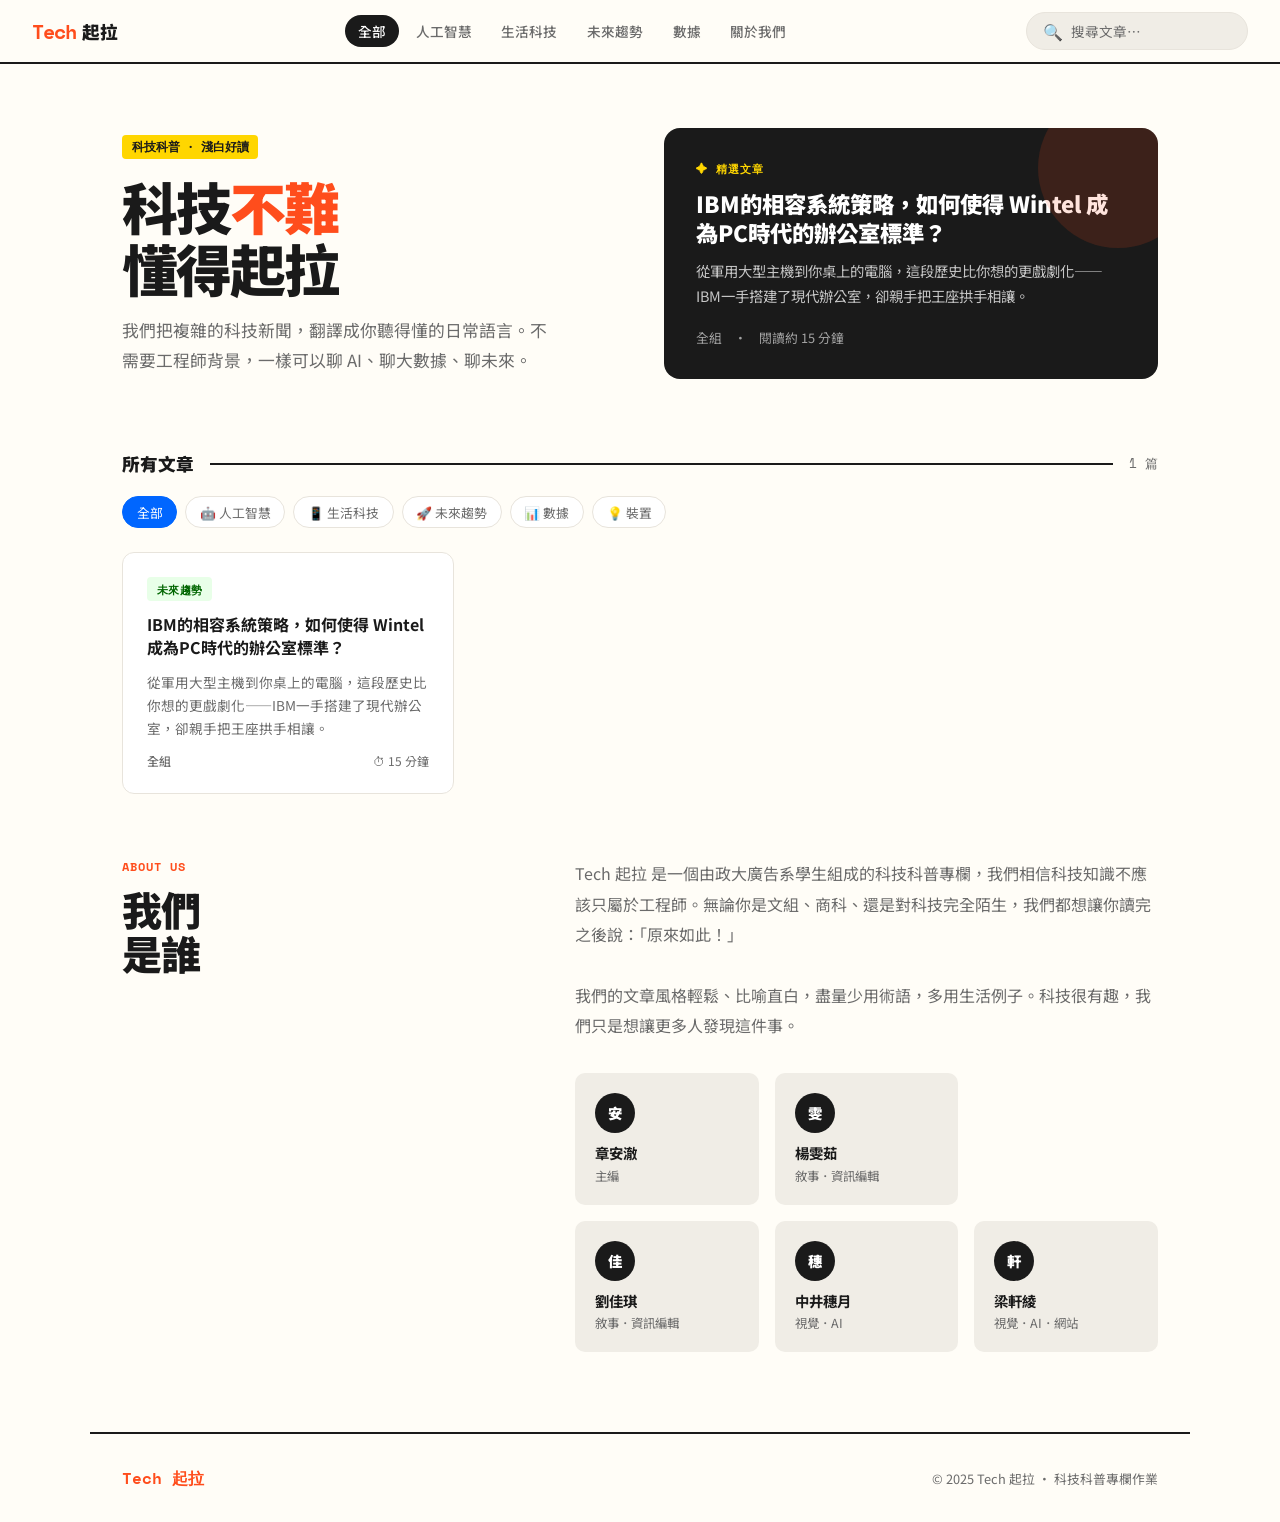
==== index.html @ 5e6f16e2 "change wrong words" ====
<!DOCTYPE html>
<html lang="zh-TW">
<head>
  <meta charset="UTF-8">
  <meta name="viewport" content="width=device-width, initial-scale=1.0">
  <title>Tech 起拉 — 科技科普專欄</title>
  <link rel="preconnect" href="https://fonts.googleapis.com">
  <link href="https://fonts.googleapis.com/css2?family=Noto+Sans+TC:wght@400;500;700;900&family=Space+Mono:wght@400;700&display=swap" rel="stylesheet">
  <link rel="stylesheet" href="style.css">
</head>
<body>

<!-- HEADER -->
<header>
  <a class="logo" href="#" onclick="scrollToTop()">
    <span class="logo-tech">Tech</span>
    <span class="logo-zh">起拉</span>
  </a>
  <nav>
    <button class="active" onclick="filterCategory('all', this)">全部</button>
    <button onclick="filterCategory('AI', this)">人工智慧</button>
    <button onclick="filterCategory('生活科技', this)">生活科技</button>
    <button onclick="filterCategory('未來趨勢', this)">未來趨勢</button>
    <button onclick="filterCategory('數據', this)">數據</button>
    <button onclick="scrollToAbout()">關於我們</button>
  </nav>
  <div class="header-search">
    <span class="search-icon">🔍</span>
    <input type="text" id="searchInput" placeholder="搜尋文章…" oninput="handleSearch()">
  </div>
</header>

<!-- HERO -->
<section class="hero">
  <div class="hero-text fade-in">
    <span class="hero-eyebrow">科技科普 · 淺白好讀</span>
    <h1>科技<span>不難</span><br>懂得起拉</h1>
    <p class="hero-desc">我們把複雜的科技新聞，翻譯成你聽得懂的日常語言。不需要工程師背景，一樣可以聊 AI、聊大數據、聊未來。</p>
  </div>
  <div class="hero-featured fade-in" style="animation-delay:0.15s" onclick="openModal(0)">
    <div class="featured-tag">✦ 精選文章</div>
    <h2>IBM的相容系統策略，如何使得 Wintel 成為PC時代的辦公室標準？</h2>
    <p>從軍用大型主機到你桌上的電腦，這段歷史比你想的更戲劇化——IBM一手搭建了現代辦公室，卻親手把王座拱手相讓。</p>
    <div class="featured-meta">
      <span>全組</span>
      <span>·</span>
      <span>閱讀約 15 分鐘</span>
    </div>
  </div>
</section>

<!-- ARTICLES SECTION -->
<div class="section-divider">
  <h3>所有文章</h3>
  <div class="divider-line"></div>
  <span id="article-count" style="font-family:'Space Mono',monospace;font-size:0.8rem;color:var(--ink-light)"></span>
</div>

<div class="tags-bar" id="tagsBar">
  <button class="tag-btn active" onclick="filterTag('全部', this)">全部</button>
  <button class="tag-btn" onclick="filterTag('AI', this)">🤖 人工智慧</button>
  <button class="tag-btn" onclick="filterTag('生活科技', this)">📱 生活科技</button>
  <button class="tag-btn" onclick="filterTag('未來趨勢', this)">🚀 未來趨勢</button>
  <button class="tag-btn" onclick="filterTag('數據', this)">📊 數據</button>
  <button class="tag-btn" onclick="filterTag('裝置', this)">💡 裝置</button>
</div>

<div class="articles-grid" id="articlesGrid"></div>

<!-- ABOUT SECTION -->
<section class="about-section" id="aboutSection">
  <div class="about-sticky">
    <div class="about-label">ABOUT US</div>
    <h2 class="about-title">我們<br>是誰</h2>
  </div>
  <div class="about-content">
    <p class="about-desc">
      Tech 起拉 是一個由政大廣告系學生組成的科技科普專欄，我們相信科技知識不應該只屬於工程師。無論你是文組、商科、還是對科技完全陌生，我們都想讓你讀完之後說：「原來如此！」
      <br><br>
      我們的文章風格輕鬆、比喻直白，盡量少用術語，多用生活例子。科技很有趣，我們只是想讓更多人發現這件事。
    </p>
    <div class="team-grid" id="teamGrid"></div>
  </div>
</section>

<footer>
  <div class="footer-logo">Tech 起拉</div>
  <div class="footer-note">© 2025 Tech 起拉 · 科技科普專欄作業</div>
</footer>

<!-- MODAL -->
<div class="modal-overlay" id="modalOverlay" onclick="closeModalOnOverlay(event)">
  <div class="modal" id="modalContent">
    <div class="modal-header">
      <button class="modal-close" onclick="closeModal()">✕</button>
      <div class="modal-category" id="modalCategory"></div>
      <h2 class="modal-title" id="modalTitle"></h2>
      <div id="modalMeta"></div>
    </div>
    <div class="modal-scroll">
      <div id="modalBody"></div>
    </div>
  </div>
</div>

<script src="script.js"></script>
</body>
</html>
---- style.css ----
:root {
  --bg: #FFFDF7;
  --ink: #1A1A1A;
  --ink-light: #6B6B6B;
  --accent: #FF4D1C;
  --accent2: #0066FF;
  --accent3: #FFD600;
  --card-bg: #FFFFFF;
  --border: #E8E4DC;
  --tag-bg: #F0EDE6;
}

* { margin: 0; padding: 0; box-sizing: border-box; }

body {
  font-family: 'Noto Sans TC', sans-serif;
  background: var(--bg);
  color: var(--ink);
  overflow-x: hidden;
}

/* ── HEADER ── */
header {
  position: sticky;
  top: 0;
  z-index: 100;
  background: var(--bg);
  border-bottom: 2px solid var(--ink);
  padding: 0 2rem;
  display: flex;
  align-items: center;
  justify-content: space-between;
  height: 64px;
}

.logo {
  display: flex;
  align-items: baseline;
  gap: 0.4rem;
  text-decoration: none;
}
.logo-tech {
  font-family: 'Space Mono', monospace;
  font-size: 1.25rem;
  font-weight: 700;
  color: var(--accent);
  letter-spacing: -1px;
}
.logo-zh {
  font-size: 1.1rem;
  font-weight: 900;
  color: var(--ink);
}

nav { display: flex; gap: 0.25rem; }
nav button {
  background: none;
  border: none;
  padding: 0.4rem 0.8rem;
  font-family: 'Noto Sans TC', sans-serif;
  font-size: 0.85rem;
  font-weight: 500;
  color: var(--ink-light);
  cursor: pointer;
  border-radius: 20px;
  transition: all 0.2s;
}
nav button:hover, nav button.active {
  background: var(--ink);
  color: white;
}

.header-search {
  display: flex;
  align-items: center;
  gap: 0.5rem;
  background: var(--tag-bg);
  border: 1.5px solid var(--border);
  border-radius: 24px;
  padding: 0.4rem 1rem;
  transition: border-color 0.2s;
}
.header-search:focus-within { border-color: var(--accent2); }
.header-search input {
  background: none;
  border: none;
  outline: none;
  font-family: 'Noto Sans TC', sans-serif;
  font-size: 0.85rem;
  color: var(--ink);
  width: 160px;
}
.header-search input::placeholder { color: var(--ink-light); }
.search-icon { color: var(--ink-light); font-size: 1rem; }

/* ── HERO ── */
.hero {
  padding: 4rem 2rem 2rem;
  max-width: 1100px;
  margin: 0 auto;
  display: grid;
  grid-template-columns: 1fr 1fr;
  gap: 3rem;
  align-items: center;
}

.hero-eyebrow {
  display: inline-block;
  font-family: 'Space Mono', monospace;
  font-size: 0.75rem;
  background: var(--accent3);
  color: var(--ink);
  padding: 0.2rem 0.6rem;
  border-radius: 4px;
  margin-bottom: 1rem;
  font-weight: 700;
}
.hero h1 {
  font-size: clamp(2.2rem, 5vw, 3.5rem);
  font-weight: 900;
  line-height: 1.1;
  letter-spacing: -2px;
  margin-bottom: 1rem;
}
.hero h1 span { color: var(--accent); }
.hero-desc {
  font-size: 1.05rem;
  line-height: 1.8;
  color: var(--ink-light);
  max-width: 440px;
}

.hero-featured {
  background: var(--ink);
  border-radius: 16px;
  padding: 2rem;
  color: white;
  position: relative;
  overflow: hidden;
  cursor: pointer;
  transition: transform 0.3s;
}
.hero-featured:hover { transform: translateY(-4px); }
.hero-featured::before {
  content: '';
  position: absolute;
  top: -40px; right: -40px;
  width: 160px; height: 160px;
  background: var(--accent);
  border-radius: 50%;
  opacity: 0.15;
}
.featured-tag {
  font-family: 'Space Mono', monospace;
  font-size: 0.7rem;
  color: var(--accent3);
  font-weight: 700;
  letter-spacing: 1px;
  margin-bottom: 0.75rem;
}
.hero-featured h2 {
  font-size: 1.4rem;
  font-weight: 900;
  line-height: 1.3;
  margin-bottom: 0.75rem;
}
.hero-featured p {
  font-size: 0.9rem;
  line-height: 1.7;
  opacity: 0.75;
  margin-bottom: 1.25rem;
}
.featured-meta {
  display: flex;
  align-items: center;
  gap: 0.75rem;
  font-size: 0.8rem;
  opacity: 0.6;
}

/* ── DIVIDER ── */
.section-divider {
  max-width: 1100px;
  margin: 2.5rem auto 0;
  padding: 0 2rem;
  display: flex;
  align-items: center;
  gap: 1rem;
}
.section-divider h3 {
  font-size: 1.1rem;
  font-weight: 900;
  white-space: nowrap;
}
.divider-line {
  flex: 1;
  height: 2px;
  background: var(--ink);
}

/* ── TAGS FILTER ── */
.tags-bar {
  max-width: 1100px;
  margin: 1.25rem auto 0;
  padding: 0 2rem;
  display: flex;
  flex-wrap: wrap;
  gap: 0.5rem;
  align-items: center;
}
.tag-btn {
  border: 1.5px solid var(--border);
  background: white;
  padding: 0.35rem 0.85rem;
  border-radius: 20px;
  font-family: 'Noto Sans TC', sans-serif;
  font-size: 0.8rem;
  color: var(--ink-light);
  cursor: pointer;
  transition: all 0.2s;
}
.tag-btn:hover { border-color: var(--accent2); color: var(--accent2); }
.tag-btn.active {
  background: var(--accent2);
  border-color: var(--accent2);
  color: white;
}

/* ── ARTICLE GRID ── */
.articles-grid {
  max-width: 1100px;
  margin: 1.5rem auto 0;
  padding: 0 2rem;
  display: grid;
  grid-template-columns: repeat(3, 1fr);
  gap: 1.25rem;
}

.article-card {
  background: var(--card-bg);
  border: 1.5px solid var(--border);
  border-radius: 12px;
  padding: 1.5rem;
  cursor: pointer;
  transition: all 0.25s;
  display: flex;
  flex-direction: column;
  gap: 0.75rem;
  position: relative;
  overflow: hidden;
}
.article-card::after {
  content: '';
  position: absolute;
  bottom: 0; left: 0; right: 0;
  height: 3px;
  background: var(--accent);
  transform: scaleX(0);
  transition: transform 0.25s;
  transform-origin: left;
}
.article-card:hover {
  border-color: var(--ink);
  transform: translateY(-3px);
  box-shadow: 4px 4px 0 var(--ink);
}
.article-card:hover::after { transform: scaleX(1); }

.card-category {
  font-family: 'Space Mono', monospace;
  font-size: 0.7rem;
  font-weight: 700;
  letter-spacing: 0.5px;
  padding: 0.2rem 0.6rem;
  border-radius: 4px;
  display: inline-block;
  width: fit-content;
}
.cat-ai { background: #E8F0FF; color: var(--accent2); }
.cat-life { background: #FFF0E8; color: #E05C00; }
.cat-future { background: #E8FFE8; color: #006600; }
.cat-data { background: #F8E8FF; color: #6600CC; }
.cat-device { background: #FFFFE8; color: #666600; }

.card-title {
  font-size: 1rem;
  font-weight: 700;
  line-height: 1.45;
  color: var(--ink);
}
.card-excerpt {
  font-size: 0.85rem;
  line-height: 1.7;
  color: var(--ink-light);
  flex: 1;
}
.card-footer {
  display: flex;
  justify-content: space-between;
  align-items: center;
  font-size: 0.75rem;
  color: var(--ink-light);
  margin-top: auto;
}
.card-author { font-weight: 500; }
.card-read {
  display: flex;
  align-items: center;
  gap: 0.25rem;
}

/* ── ABOUT SECTION ── */
.about-section {
  max-width: 1100px;
  margin: 4rem auto 0;
  padding: 0 2rem;
  display: grid;
  grid-template-columns: 1fr 1.5fr;
  gap: 4rem;
  align-items: start;
}
.about-sticky { position: sticky; top: 80px; }
.about-label {
  font-family: 'Space Mono', monospace;
  font-size: 0.75rem;
  font-weight: 700;
  color: var(--accent);
  letter-spacing: 1px;
  margin-bottom: 0.75rem;
}
.about-title {
  font-size: 2.5rem;
  font-weight: 900;
  line-height: 1.1;
  letter-spacing: -1.5px;
}
.about-desc {
  font-size: 1rem;
  line-height: 1.9;
  color: var(--ink-light);
  margin-bottom: 2rem;
}
.team-grid {
  display: grid;
  grid-template-columns: repeat(3, 1fr);
  gap: 1rem;
}
.team-grid .team-card:nth-child(3) { grid-column: 1 / 2; }
.team-grid .team-card:nth-child(4),
.team-grid .team-card:nth-child(5) { grid-column: auto; }

.team-card {
  background: var(--tag-bg);
  border-radius: 10px;
  padding: 1.25rem;
}
.team-avatar {
  width: 40px; height: 40px;
  border-radius: 50%;
  background: var(--ink);
  color: white;
  display: flex; align-items: center; justify-content: center;
  font-weight: 900; font-size: 0.9rem;
  margin-bottom: 0.6rem;
}
.team-name { font-weight: 700; font-size: 0.9rem; margin-bottom: 0.2rem; }
.team-role { font-size: 0.78rem; color: var(--ink-light); }

/* ── FOOTER ── */
footer {
  margin-top: 5rem;
  padding: 2rem;
  border-top: 2px solid var(--ink);
  display: flex;
  justify-content: space-between;
  align-items: center;
  max-width: 1100px;
  margin-left: auto;
  margin-right: auto;
}
.footer-logo {
  font-family: 'Space Mono', monospace;
  font-weight: 700;
  font-size: 1rem;
  color: var(--accent);
}
.footer-note { font-size: 0.8rem; color: var(--ink-light); }

/* ── MODAL ── */
.modal-overlay {
  display: none;
  position: fixed; inset: 0;
  background: rgba(0,0,0,0.5);
  z-index: 200;
  backdrop-filter: blur(4px);
  align-items: center;
  justify-content: center;
  padding: 2rem;
}
.modal-overlay.open { display: flex; }
.modal {
  background: var(--bg);
  border-radius: 16px;
  max-width: 680px;
  width: 100%;
  position: relative;
  animation: slideUp 0.3s ease;
  display: flex;
  flex-direction: column;
  max-height: 88vh;
  overflow: hidden;
}
@keyframes slideUp {
  from { opacity: 0; transform: translateY(20px); }
  to { opacity: 1; transform: translateY(0); }
}
.modal-header {
  padding: 2.5rem 2.5rem 1rem;
  flex-shrink: 0;
}
.modal-close {
  position: absolute;
  top: 1.25rem; right: 1.25rem;
  background: var(--tag-bg);
  border: none;
  width: 36px; height: 36px;
  border-radius: 50%;
  font-size: 1.2rem;
  cursor: pointer;
  display: flex; align-items: center; justify-content: center;
  transition: background 0.2s;
}
.modal-close:hover { background: var(--border); }
.modal-category { margin-bottom: 0.75rem; }
.modal-title {
  font-size: 1.8rem;
  font-weight: 900;
  line-height: 1.25;
  margin-bottom: 0.75rem;
  letter-spacing: -0.5px;
}
.modal-meta-row {
  font-size: 0.8rem;
  color: var(--ink-light);
  display: flex;
  gap: 1rem;
  margin-bottom: 0;
}
.modal-meta {
  font-size: 0.8rem;
  color: var(--ink-light);
}
.modal-scroll {
  overflow-y: auto;
  flex: 1;
  padding: 0 2.5rem 2.5rem;
}
.modal-scroll p { margin-bottom: 1rem; }
.modal-body {
  font-size: 0.95rem;
  line-height: 1.9;
  color: #333;
}
.modal-body p { margin-bottom: 1rem; }

/* ARTICLE TABS — sticky inside scroll area */
.article-tabs {
  display: flex;
  gap: 0.5rem;
  flex-wrap: wrap;
  position: sticky;
  top: 0;
  background: var(--bg);
  z-index: 10;
  padding: 0.75rem 0;
  border-bottom: 1.5px solid var(--border);
  margin-bottom: 1.5rem;
}
.tab-btn {
  background: none;
  border: 1.5px solid var(--border);
  border-radius: 20px;
  padding: 0.4rem 1rem;
  font-family: 'Noto Sans TC', sans-serif;
  font-size: 0.82rem;
  font-weight: 500;
  color: var(--ink-light);
  cursor: pointer;
  transition: all 0.2s;
}
.tab-btn:hover {
  background: var(--ink);
  border-color: var(--ink);
  color: white;
}

/* ARTICLE SECTIONS */
.article-section { margin-bottom: 2rem; font-size: 0.95rem; line-height: 1.9; color: #333; }
.article-section p { margin-bottom: 1rem; }
.article-section-title {
  font-size: 1.3rem;
  font-weight: 900;
  letter-spacing: -0.5px;
  margin-bottom: 1.25rem;
  padding-bottom: 0.5rem;
  border-bottom: 2px solid var(--accent);
  color: var(--ink);
}
.article-divider {
  border: none;
  border-top: 1.5px dashed var(--border);
  margin: 2rem 0;
}
.article-h3 {
  font-size: 1.05rem;
  font-weight: 900;
  margin: 1.75rem 0 0.75rem;
  color: var(--ink);
}
.article-quote {
  border-left: 3px solid var(--accent);
  padding: 0.75rem 1.25rem;
  margin: 1.25rem 0;
  background: var(--tag-bg);
  border-radius: 0 8px 8px 0;
  font-size: 0.95rem;
  line-height: 1.8;
  color: var(--ink);
}
.article-infobox {
  background: #E8F0FF;
  border-radius: 10px;
  padding: 1.25rem 1.5rem;
  margin: 1.25rem 0;
  font-size: 0.88rem;
  line-height: 1.8;
  color: #1a1a4a;
}
.infobox-title {
  font-weight: 900;
  font-size: 0.9rem;
  margin-bottom: 0.5rem;
}
.article-video {
  margin: 1.25rem 0;
  border-radius: 10px;
  overflow: hidden;
}
.article-table-wrap {
  margin: 1.25rem 0;
  overflow-x: auto;
}
.article-table {
  width: 100%;
  border-collapse: collapse;
  font-size: 0.88rem;
}
.article-table th {
  background: var(--ink);
  color: white;
  padding: 0.65rem 1rem;
  text-align: left;
  font-weight: 700;
}
.article-table td {
  padding: 0.65rem 1rem;
  border-bottom: 1px solid var(--border);
  vertical-align: top;
  line-height: 1.7;
}
.article-table tr:nth-child(even) td { background: var(--tag-bg); }
.table-caption {
  font-size: 0.78rem;
  color: var(--ink-light);
  margin-top: 0.5rem;
}

/* ── NO RESULTS ── */
.no-results {
  grid-column: 1/-1;
  text-align: center;
  padding: 4rem 2rem;
  color: var(--ink-light);
}
.no-results .emoji { font-size: 3rem; margin-bottom: 1rem; }

/* ── ANIMATIONS ── */
.fade-in {
  opacity: 0;
  transform: translateY(16px);
  animation: fadeIn 0.5s ease forwards;
}
@keyframes fadeIn {
  to { opacity: 1; transform: translateY(0); }
}

/* ── RESPONSIVE ── */
@media (max-width: 768px) {
  .hero { grid-template-columns: 1fr; gap: 2rem; }
  .articles-grid { grid-template-columns: 1fr; }
  .about-section { grid-template-columns: 1fr; gap: 2rem; }
  .team-grid { grid-template-columns: 1fr 1fr; }
  nav { display: none; }
  footer { flex-direction: column; gap: 0.5rem; text-align: center; }
  .header-search input { width: 120px; }
}
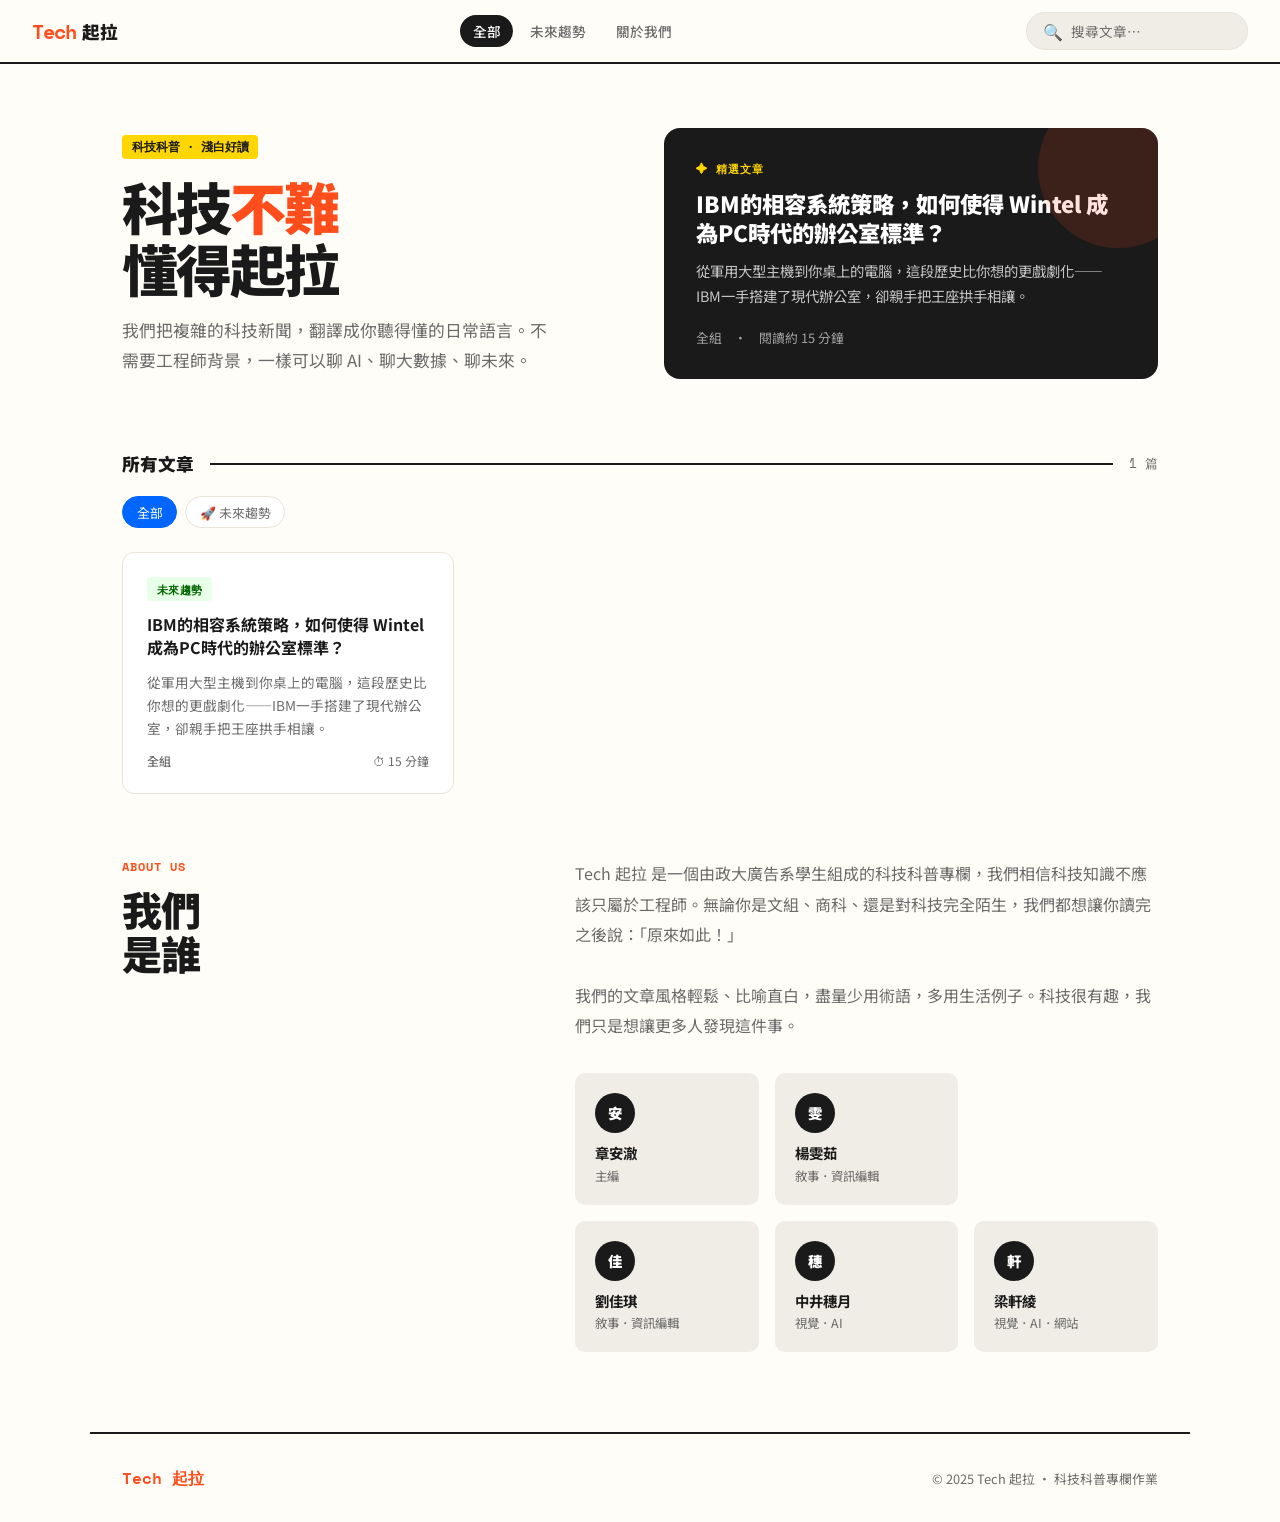
==== commit 1c30979c: "fix bottom and category" ====
--- a/index.html
+++ b/index.html
@@ -18,12 +18,13 @@
   </a>
   <nav>
     <button class="active" onclick="filterCategory('all', this)">全部</button>
-    <button onclick="filterCategory('AI', this)">人工智慧</button>
-    <button onclick="filterCategory('生活科技', this)">生活科技</button>
+    <!-- <button onclick="filterCategory('AI', this)">人工智慧</button> -->
+    <!-- <button onclick="filterCategory('生活科技', this)">生活科技</button> -->
     <button onclick="filterCategory('未來趨勢', this)">未來趨勢</button>
-    <button onclick="filterCategory('數據', this)">數據</button>
+    <!-- <button onclick="filterCategory('數據', this)">數據</button> -->
     <button onclick="scrollToAbout()">關於我們</button>
   </nav>
+  
   <div class="header-search">
     <span class="search-icon">🔍</span>
     <input type="text" id="searchInput" placeholder="搜尋文章…" oninput="handleSearch()">
@@ -58,11 +59,11 @@
 
 <div class="tags-bar" id="tagsBar">
   <button class="tag-btn active" onclick="filterTag('全部', this)">全部</button>
-  <button class="tag-btn" onclick="filterTag('AI', this)">🤖 人工智慧</button>
-  <button class="tag-btn" onclick="filterTag('生活科技', this)">📱 生活科技</button>
+  <!-- <button class="tag-btn" onclick="filterTag('AI', this)">🤖 人工智慧</button> -->
+  <!-- <button class="tag-btn" onclick="filterTag('生活科技', this)">📱 生活科技</button> -->
   <button class="tag-btn" onclick="filterTag('未來趨勢', this)">🚀 未來趨勢</button>
-  <button class="tag-btn" onclick="filterTag('數據', this)">📊 數據</button>
-  <button class="tag-btn" onclick="filterTag('裝置', this)">💡 裝置</button>
+  <!-- <button class="tag-btn" onclick="filterTag('數據', this)">📊 數據</button> -->
+  <!-- <button class="tag-btn" onclick="filterTag('裝置', this)">💡 裝置</button> -->
 </div>
 
 <div class="articles-grid" id="articlesGrid"></div>
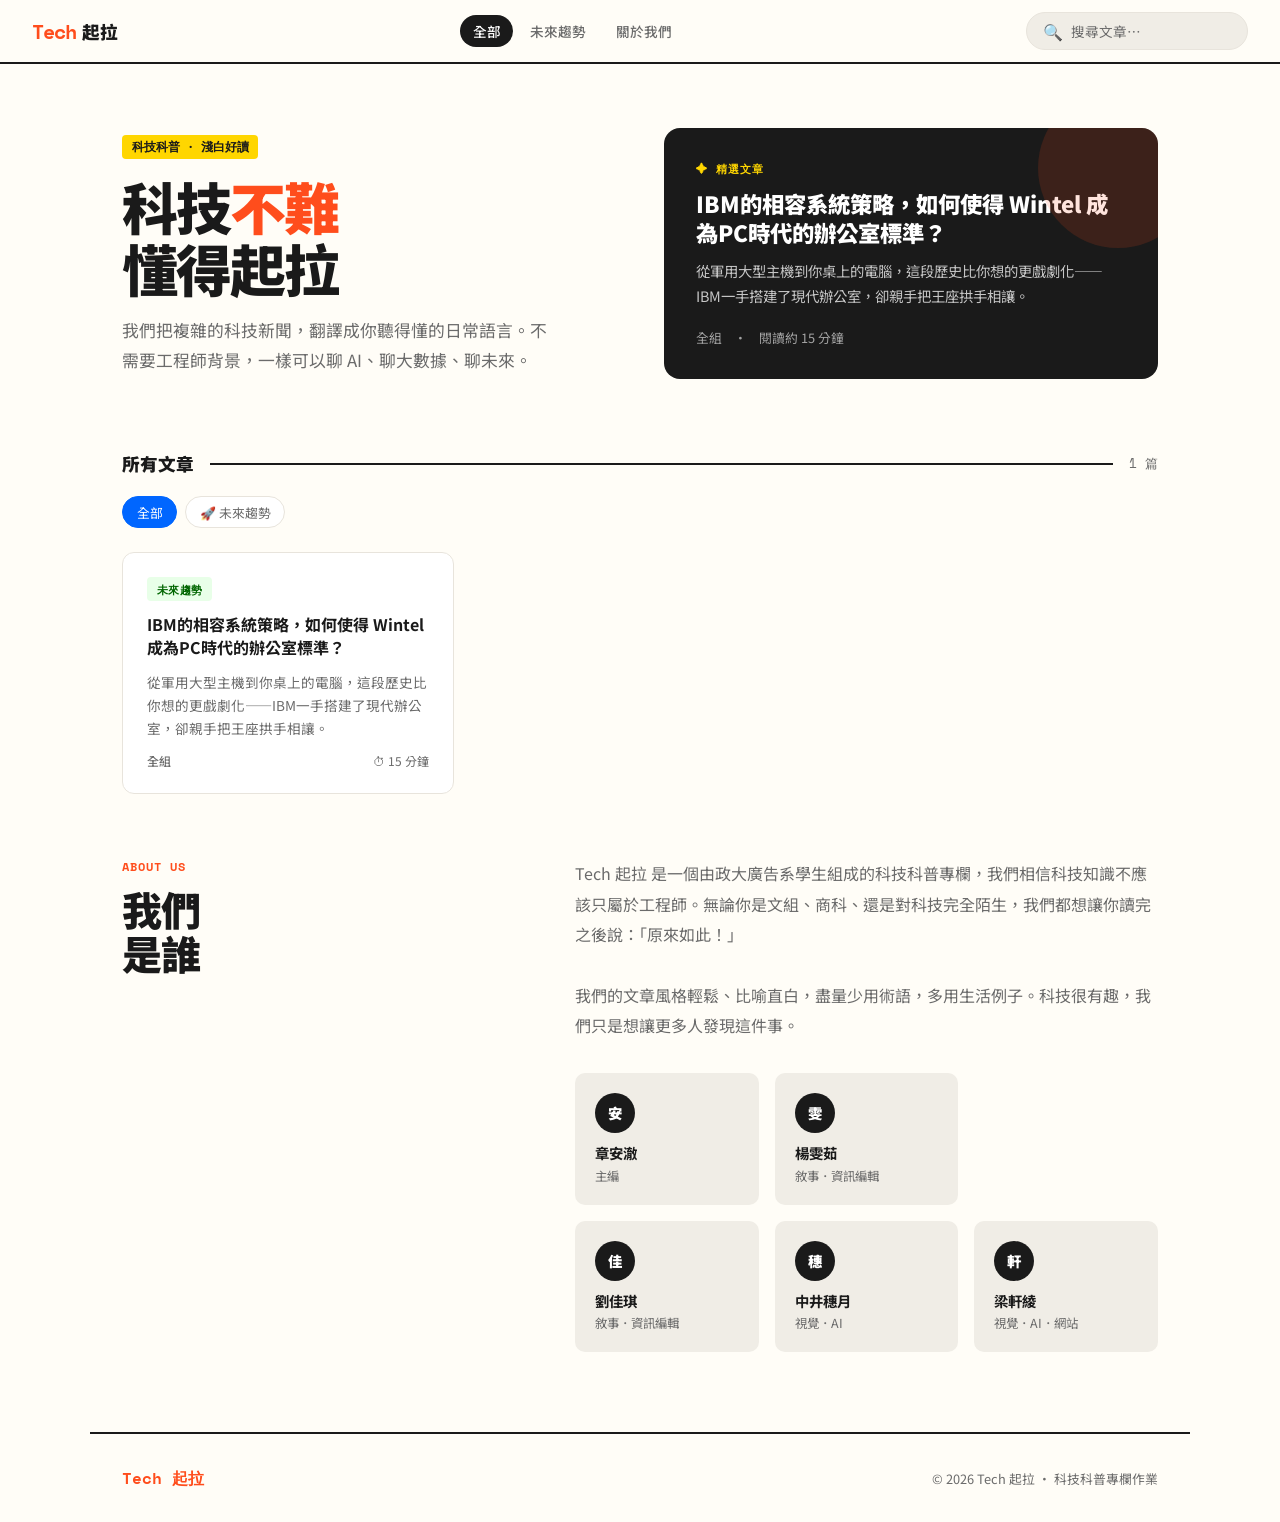
==== commit ac62e371: "fix a lot of problem" ====
--- a/index.html
+++ b/index.html
@@ -18,13 +18,9 @@
   </a>
   <nav>
     <button class="active" onclick="filterCategory('all', this)">全部</button>
-    <!-- <button onclick="filterCategory('AI', this)">人工智慧</button> -->
-    <!-- <button onclick="filterCategory('生活科技', this)">生活科技</button> -->
     <button onclick="filterCategory('未來趨勢', this)">未來趨勢</button>
-    <!-- <button onclick="filterCategory('數據', this)">數據</button> -->
     <button onclick="scrollToAbout()">關於我們</button>
   </nav>
-  
   <div class="header-search">
     <span class="search-icon">🔍</span>
     <input type="text" id="searchInput" placeholder="搜尋文章…" oninput="handleSearch()">
@@ -59,11 +55,7 @@
 
 <div class="tags-bar" id="tagsBar">
   <button class="tag-btn active" onclick="filterTag('全部', this)">全部</button>
-  <!-- <button class="tag-btn" onclick="filterTag('AI', this)">🤖 人工智慧</button> -->
-  <!-- <button class="tag-btn" onclick="filterTag('生活科技', this)">📱 生活科技</button> -->
   <button class="tag-btn" onclick="filterTag('未來趨勢', this)">🚀 未來趨勢</button>
-  <!-- <button class="tag-btn" onclick="filterTag('數據', this)">📊 數據</button> -->
-  <!-- <button class="tag-btn" onclick="filterTag('裝置', this)">💡 裝置</button> -->
 </div>
 
 <div class="articles-grid" id="articlesGrid"></div>
@@ -86,19 +78,17 @@
 
 <footer>
   <div class="footer-logo">Tech 起拉</div>
-  <div class="footer-note">© 2025 Tech 起拉 · 科技科普專欄作業</div>
+  <div class="footer-note">© 2026 Tech 起拉 · 科技科普專欄作業</div>
 </footer>
 
 <!-- MODAL -->
 <div class="modal-overlay" id="modalOverlay" onclick="closeModalOnOverlay(event)">
   <div class="modal" id="modalContent">
-    <div class="modal-header">
-      <button class="modal-close" onclick="closeModal()">✕</button>
+    <button class="modal-close" onclick="closeModal()">✕</button>
+    <div class="modal-scroll">
       <div class="modal-category" id="modalCategory"></div>
       <h2 class="modal-title" id="modalTitle"></h2>
       <div id="modalMeta"></div>
-    </div>
-    <div class="modal-scroll">
       <div id="modalBody"></div>
     </div>
   </div>
--- a/style.css
+++ b/style.css
@@ -401,22 +401,18 @@
 .modal {
   background: var(--bg);
   border-radius: 16px;
-  max-width: 680px;
+  max-width: 900px;
   width: 100%;
   position: relative;
   animation: slideUp 0.3s ease;
   display: flex;
   flex-direction: column;
-  max-height: 88vh;
+  height: 88vh;
   overflow: hidden;
 }
 @keyframes slideUp {
   from { opacity: 0; transform: translateY(20px); }
   to { opacity: 1; transform: translateY(0); }
-}
-.modal-header {
-  padding: 2.5rem 2.5rem 1rem;
-  flex-shrink: 0;
 }
 .modal-close {
   position: absolute;
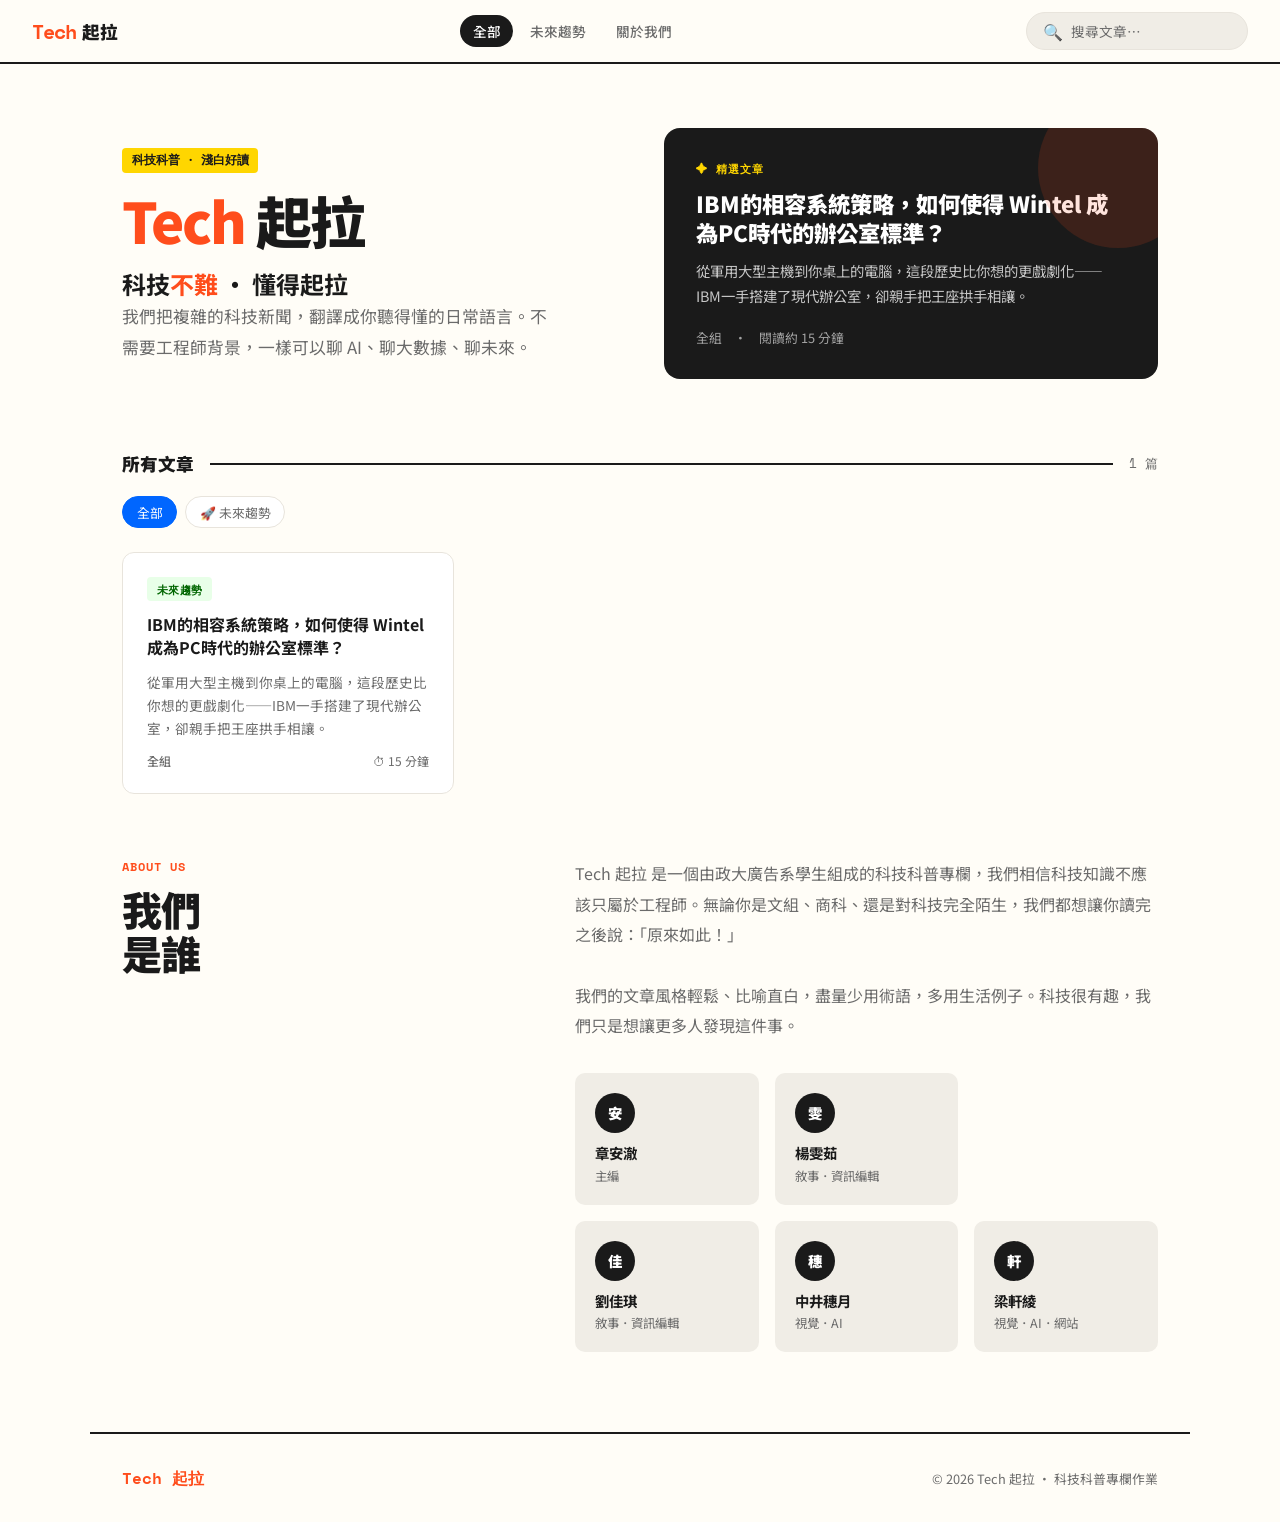
==== commit b5306692: "fix the title of techkila" ====
--- a/index.html
+++ b/index.html
@@ -31,7 +31,8 @@
 <section class="hero">
   <div class="hero-text fade-in">
     <span class="hero-eyebrow">科技科普 · 淺白好讀</span>
-    <h1>科技<span>不難</span><br>懂得起拉</h1>
+    <h1><span>Tech</span> 起拉</h1>
+    <h2>科技<span>不難</span> · 懂得起拉</h2>
     <p class="hero-desc">我們把複雜的科技新聞，翻譯成你聽得懂的日常語言。不需要工程師背景，一樣可以聊 AI、聊大數據、聊未來。</p>
   </div>
   <div class="hero-featured fade-in" style="animation-delay:0.15s" onclick="openModal(0)">
@@ -84,7 +85,7 @@
 <!-- MODAL -->
 <div class="modal-overlay" id="modalOverlay" onclick="closeModalOnOverlay(event)">
   <div class="modal" id="modalContent">
-    <button class="modal-close" onclick="closeModal()">✕</button>
+    <div class="modal-tab-bar" id="modalTabBar"></div>
     <div class="modal-scroll">
       <div class="modal-category" id="modalCategory"></div>
       <h2 class="modal-title" id="modalTitle"></h2>
--- a/style.css
+++ b/style.css
@@ -123,6 +123,7 @@
   margin-bottom: 1rem;
 }
 .hero h1 span { color: var(--accent); }
+.hero h2 span { color: var(--accent); }
 .hero-desc {
   font-size: 1.05rem;
   line-height: 1.8;
@@ -319,7 +320,7 @@
   gap: 4rem;
   align-items: start;
 }
-.about-sticky { position: sticky; top: 80px; }
+.about-sticky { position: static; }
 .about-label {
   font-family: 'Space Mono', monospace;
   font-size: 0.75rem;
@@ -414,19 +415,7 @@
   from { opacity: 0; transform: translateY(20px); }
   to { opacity: 1; transform: translateY(0); }
 }
-.modal-close {
-  position: absolute;
-  top: 1.25rem; right: 1.25rem;
-  background: var(--tag-bg);
-  border: none;
-  width: 36px; height: 36px;
-  border-radius: 50%;
-  font-size: 1.2rem;
-  cursor: pointer;
-  display: flex; align-items: center; justify-content: center;
-  transition: background 0.2s;
-}
-.modal-close:hover { background: var(--border); }
+
 .modal-category { margin-bottom: 0.75rem; }
 .modal-title {
   font-size: 1.8rem;
@@ -449,7 +438,7 @@
 .modal-scroll {
   overflow-y: auto;
   flex: 1;
-  padding: 0 2.5rem 2.5rem;
+  padding: 1.5rem 2.5rem 2.5rem;
 }
 .modal-scroll p { margin-bottom: 1rem; }
 .modal-body {
@@ -468,7 +457,7 @@
   top: 0;
   background: var(--bg);
   z-index: 10;
-  padding: 0.75rem 0;
+  padding: 1rem 0 0.75rem;
   border-bottom: 1.5px solid var(--border);
   margin-bottom: 1.5rem;
 }
@@ -590,8 +579,8 @@
   to { opacity: 1; transform: translateY(0); }
 }
 
-/* ── RESPONSIVE ── */
 @media (max-width: 768px) {
+  /* 原本的手機設定... */
   .hero { grid-template-columns: 1fr; gap: 2rem; }
   .articles-grid { grid-template-columns: 1fr; }
   .about-section { grid-template-columns: 1fr; gap: 2rem; }
@@ -599,4 +588,34 @@
   nav { display: none; }
   footer { flex-direction: column; gap: 0.5rem; text-align: center; }
   .header-search input { width: 120px; }
-}
+
+  /* 手機版 modal */
+  .modal {
+    height: 90vh;
+    width: 92%;
+    border-radius: 16px;
+    align-self: center;
+  }
+  .modal-overlay {
+    align-items: center;
+    padding: 0;
+  }
+  .modal-scroll {
+    padding: 1.5rem 1.25rem 2.5rem;
+  }
+  .article-tabs {
+    padding: 0.75rem 0 0.75rem;
+    margin-top: 0;
+  }
+}
+
+.modal-tab-bar {
+  display: none;
+  flex-wrap: wrap;
+  gap: 0.5rem;
+  padding: 0.75rem 2.5rem;
+  border-bottom: 1.5px solid var(--border);
+  background: var(--bg);
+  flex-shrink: 0;
+}
+.modal-tab-bar.has-tabs { display: flex; }
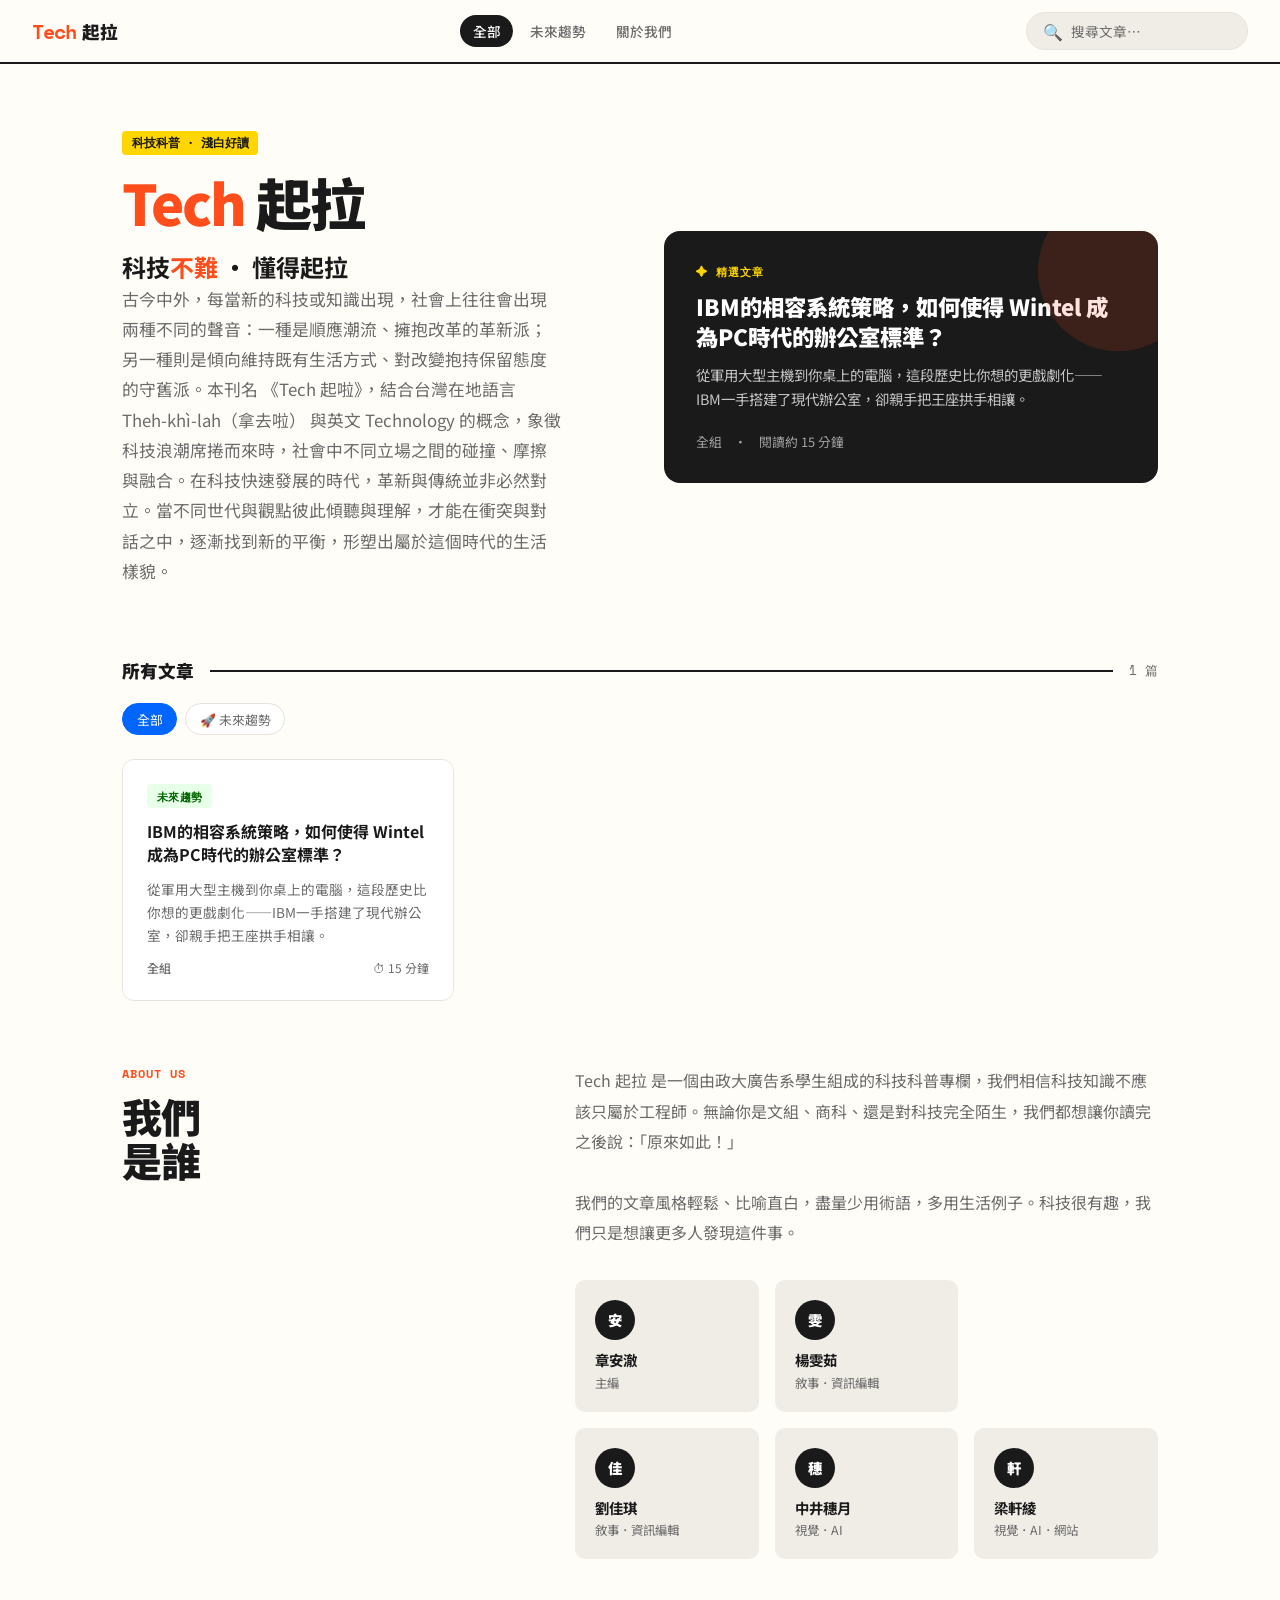
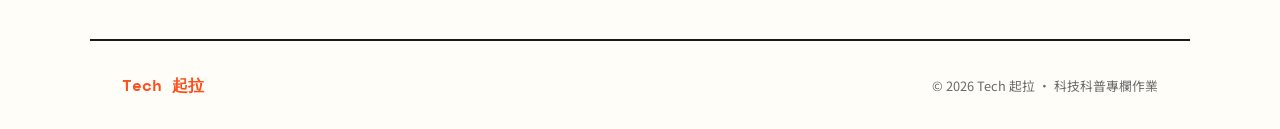
==== commit 5bad3565: "add report" ====
--- a/index.html
+++ b/index.html
@@ -33,7 +33,7 @@
     <span class="hero-eyebrow">科技科普 · 淺白好讀</span>
     <h1><span>Tech</span> 起拉</h1>
     <h2>科技<span>不難</span> · 懂得起拉</h2>
-    <p class="hero-desc">我們把複雜的科技新聞，翻譯成你聽得懂的日常語言。不需要工程師背景，一樣可以聊 AI、聊大數據、聊未來。</p>
+    <p class="hero-desc">古今中外，每當新的科技或知識出現，社會上往往會出現兩種不同的聲音：一種是順應潮流、擁抱改革的革新派；另一種則是傾向維持既有生活方式、對改變抱持保留態度的守舊派。本刊名 《Tech 起啦》，結合台灣在地語言 Theh-khì-lah（拿去啦） 與英文 Technology 的概念，象徵科技浪潮席捲而來時，社會中不同立場之間的碰撞、摩擦與融合。在科技快速發展的時代，革新與傳統並非必然對立。當不同世代與觀點彼此傾聽與理解，才能在衝突與對話之中，逐漸找到新的平衡，形塑出屬於這個時代的生活樣貌。</p>
   </div>
   <div class="hero-featured fade-in" style="animation-delay:0.15s" onclick="openModal(0)">
     <div class="featured-tag">✦ 精選文章</div>
--- a/style.css
+++ b/style.css
@@ -553,7 +553,7 @@
   vertical-align: top;
   line-height: 1.7;
 }
-.article-table tr:nth-child(even) td { background: var(--tag-bg); }
+
 .table-caption {
   font-size: 0.78rem;
   color: var(--ink-light);
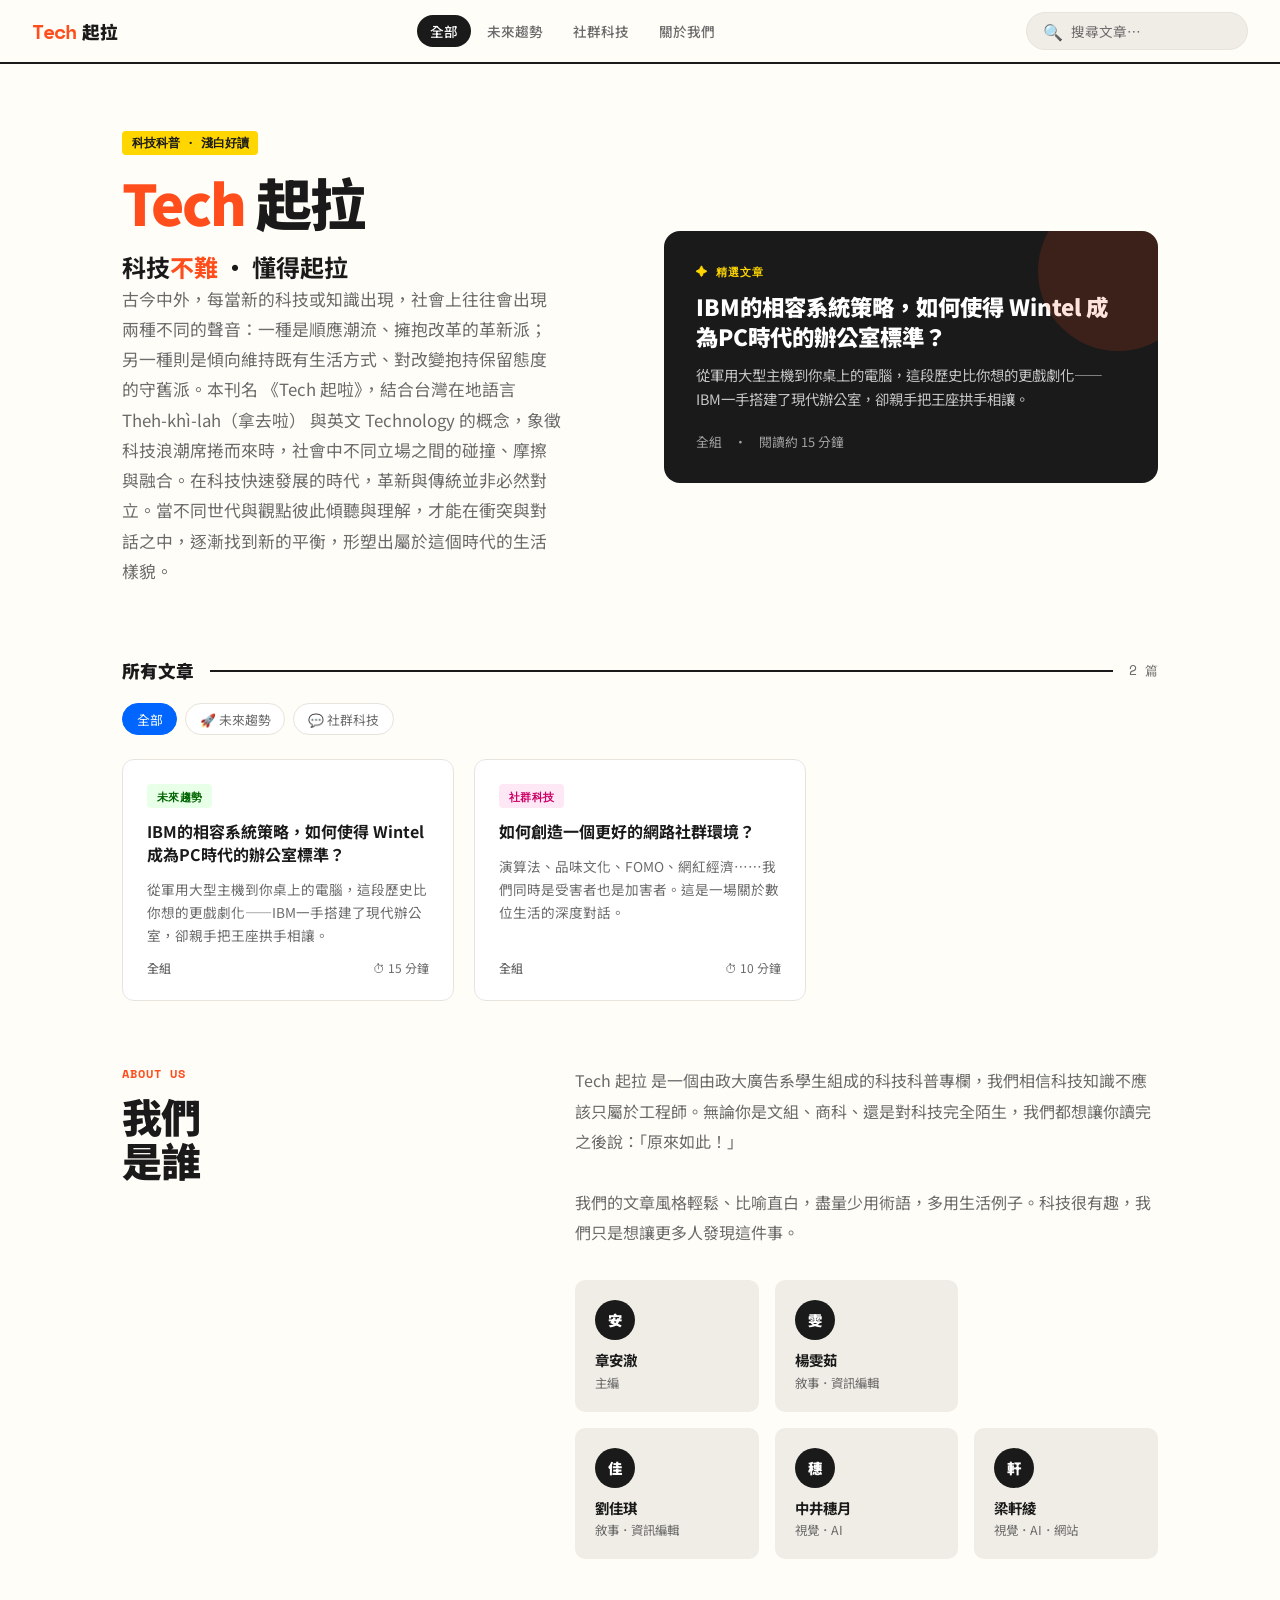
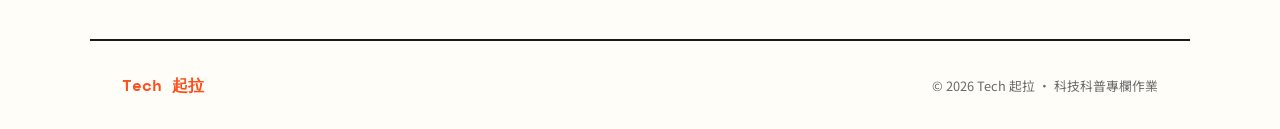
==== commit afbbc897: "add new article" ====
--- a/index.html
+++ b/index.html
@@ -19,6 +19,7 @@
   <nav>
     <button class="active" onclick="filterCategory('all', this)">全部</button>
     <button onclick="filterCategory('未來趨勢', this)">未來趨勢</button>
+    <button onclick="filterCategory('社群科技', this)">社群科技</button>
     <button onclick="scrollToAbout()">關於我們</button>
   </nav>
   <div class="header-search">
@@ -57,6 +58,7 @@
 <div class="tags-bar" id="tagsBar">
   <button class="tag-btn active" onclick="filterTag('全部', this)">全部</button>
   <button class="tag-btn" onclick="filterTag('未來趨勢', this)">🚀 未來趨勢</button>
+  <button class="tag-btn" onclick="filterTag('社群科技', this)">💬 社群科技</button>
 </div>
 
 <div class="articles-grid" id="articlesGrid"></div>
--- a/style.css
+++ b/style.css
@@ -553,7 +553,7 @@
   vertical-align: top;
   line-height: 1.7;
 }
-
+.article-table tr:nth-child(even) td { background: var(--tag-bg); }
 .table-caption {
   font-size: 0.78rem;
   color: var(--ink-light);
@@ -587,7 +587,7 @@
   .team-grid { grid-template-columns: 1fr 1fr; }
   nav { display: none; }
   footer { flex-direction: column; gap: 0.5rem; text-align: center; }
-  .header-search input { width: 120px; }
+  .header-search input { width: 92%; }
 
   /* 手機版 modal */
   .modal {
@@ -618,4 +618,167 @@
   background: var(--bg);
   flex-shrink: 0;
 }
-.modal-tab-bar.has-tabs { display: flex; }+.modal-tab-bar.has-tabs { display: flex; }
+/* ── IG PROFILE ── */
+.cat-social { background: #FFE8F5; color: #CC0066; }
+
+.ig-profile-header {
+  display: flex;
+  align-items: flex-start;
+  gap: 2rem;
+  padding: 1.5rem 0;
+  border-bottom: 1.5px solid var(--border);
+  margin-bottom: 0;
+}
+.ig-avatar {
+  width: 80px; height: 80px;
+  border-radius: 50%;
+  background: linear-gradient(45deg, var(--accent), var(--accent3));
+  display: flex; align-items: center; justify-content: center;
+  font-size: 2rem;
+  flex-shrink: 0;
+  border: 3px solid white;
+  box-shadow: 0 0 0 2px var(--accent);
+}
+.ig-profile-info { flex: 1; }
+.ig-username {
+  font-size: 1.1rem;
+  font-weight: 400;
+  margin-bottom: 0.75rem;
+  color: var(--ink);
+}
+.ig-display-name {
+  font-size: 0.88rem;
+  font-weight: 700;
+  color: var(--ink);
+  margin-bottom: 0.2rem;
+}
+.ig-bio { font-size: 0.85rem; color: var(--ink); line-height: 1.6; }
+.ig-stats {
+  display: flex;
+  gap: 2rem;
+  margin-bottom: 0.75rem;
+}
+.ig-stat {
+  font-size: 0.88rem;
+  color: var(--ink);
+  display: flex;
+  gap: 0.3rem;
+  align-items: baseline;
+}
+.ig-stat strong { font-weight: 700; }
+.ig-stat span { color: var(--ink); }
+
+.ig-grid-tabs {
+  display: flex;
+  border-top: 1px solid var(--border);
+  margin-bottom: 0;
+}
+.ig-grid-tab {
+  flex: 1;
+  text-align: center;
+  padding: 0.75rem;
+  font-size: 1.2rem;
+  cursor: pointer;
+  color: var(--ink-light);
+  border-top: 2px solid transparent;
+  transition: all 0.2s;
+}
+.ig-grid-tab.active {
+  color: var(--ink);
+  border-top-color: var(--ink);
+}
+
+.ig-grid {
+  display: grid;
+  grid-template-columns: repeat(3, 1fr);
+  gap: 3px;
+}
+.ig-grid-item {
+  aspect-ratio: 1;
+  background: var(--tag-bg);
+  cursor: pointer;
+  overflow: hidden;
+  transition: opacity 0.2s;
+}
+.ig-grid-item:hover { opacity: 0.8; }
+.ig-grid-item img { width: 100%; height: 100%; object-fit: cover; display: block; }
+.ig-grid-placeholder {
+  width: 100%; height: 100%;
+  display: flex; flex-direction: column;
+  align-items: center; justify-content: center;
+  gap: 0.4rem; padding: 0.75rem; text-align: center;
+}
+.ig-grid-placeholder span { font-size: 0.7rem; color: var(--ink-light); line-height: 1.3; display: -webkit-box; -webkit-line-clamp: 3; -webkit-box-orient: vertical; overflow: hidden; }
+.ig-grid-num { font-family: 'Space Mono', monospace; font-size: 0.65rem; color: var(--border); font-weight: 700; }
+
+.ig-post-overlay {
+  display: none;
+  position: fixed; inset: 0;
+  background: rgba(0,0,0,0.8);
+  z-index: 300;
+  align-items: center; justify-content: center;
+  padding: 2rem;
+}
+.ig-post-overlay.open { display: flex; }
+.ig-post {
+  background: var(--bg);
+  border-radius: 12px;
+  max-width: 860px;
+  width: 100%;
+  max-height: 90vh;
+  display: grid;
+  grid-template-columns: 1fr 1fr;
+  overflow: hidden;
+  animation: slideUp 0.3s ease;
+}
+.ig-post-images { background: #000; position: relative; aspect-ratio: 1; }
+.ig-post-img-track { display: flex; height: 100%; transition: transform 0.35s ease; }
+.ig-post-img-slide {
+  min-width: 100%; height: 100%;
+  background: var(--tag-bg);
+  display: flex; align-items: center; justify-content: center;
+  color: var(--ink-light); font-size: 0.85rem;
+}
+.ig-post-img-slide img { width: 100%; height: 100%; object-fit: cover; }
+.ig-post-nav {
+  position: absolute; top: 50%; transform: translateY(-50%);
+  background: rgba(255,255,255,0.8); border: none; border-radius: 50%;
+  width: 32px; height: 32px;
+  display: flex; align-items: center; justify-content: center;
+  cursor: pointer; font-size: 0.9rem; z-index: 2;
+}
+.ig-post-nav.prev { left: 0.75rem; }
+.ig-post-nav.next { right: 0.75rem; }
+.ig-post-dots { position: absolute; bottom: 0.75rem; left: 50%; transform: translateX(-50%); display: flex; gap: 4px; }
+.ig-post-dot { width: 6px; height: 6px; border-radius: 50%; background: rgba(255,255,255,0.5); cursor: pointer; }
+.ig-post-dot.active { background: white; }
+.ig-post-content { display: flex; flex-direction: column; overflow: hidden; }
+.ig-post-header {
+  display: flex; align-items: center; justify-content: space-between;
+  padding: 1rem 1.25rem; border-bottom: 1px solid var(--border); flex-shrink: 0;
+}
+.ig-post-user { display: flex; align-items: center; gap: 0.6rem; }
+.ig-post-avatar {
+  width: 32px; height: 32px; border-radius: 50%;
+  background: linear-gradient(45deg, var(--accent), var(--accent3));
+  display: flex; align-items: center; justify-content: center;
+  font-size: 0.75rem; font-weight: 700; color: white;
+}
+.ig-post-username { font-size: 0.85rem; font-weight: 700; }
+.ig-post-close { background: none; border: none; font-size: 1.2rem; cursor: pointer; color: var(--ink-light); padding: 0.25rem; }
+.ig-post-body { flex: 1; overflow-y: auto; padding: 1rem 1.25rem; }
+.ig-post-title { font-size: 1rem; font-weight: 900; margin-bottom: 0.75rem; line-height: 1.4; color: var(--ink); }
+.ig-post-author { font-size: 0.78rem; color: var(--ink-light); margin-bottom: 1rem; }
+.ig-post-caption { font-size: 0.88rem; line-height: 1.8; color: #333; white-space: pre-line; }
+
+@media (max-width: 768px) {
+  .ig-post { grid-template-columns: 1fr; grid-template-rows: auto 1fr; max-height: 90vh; overflow-y: auto; }
+  .ig-post-overlay { padding: 1rem; }
+  .ig-profile-header { gap: 1.25rem; }
+  .ig-avatar { width: 64px; height: 64px; font-size: 1.5rem; }
+  .ig-stats { gap: 1rem; }
+}
+@media (max-width: 1024px) and (orientation: portrait) {
+  .ig-post { grid-template-columns: 1fr; grid-template-rows: auto 1fr; }
+}
